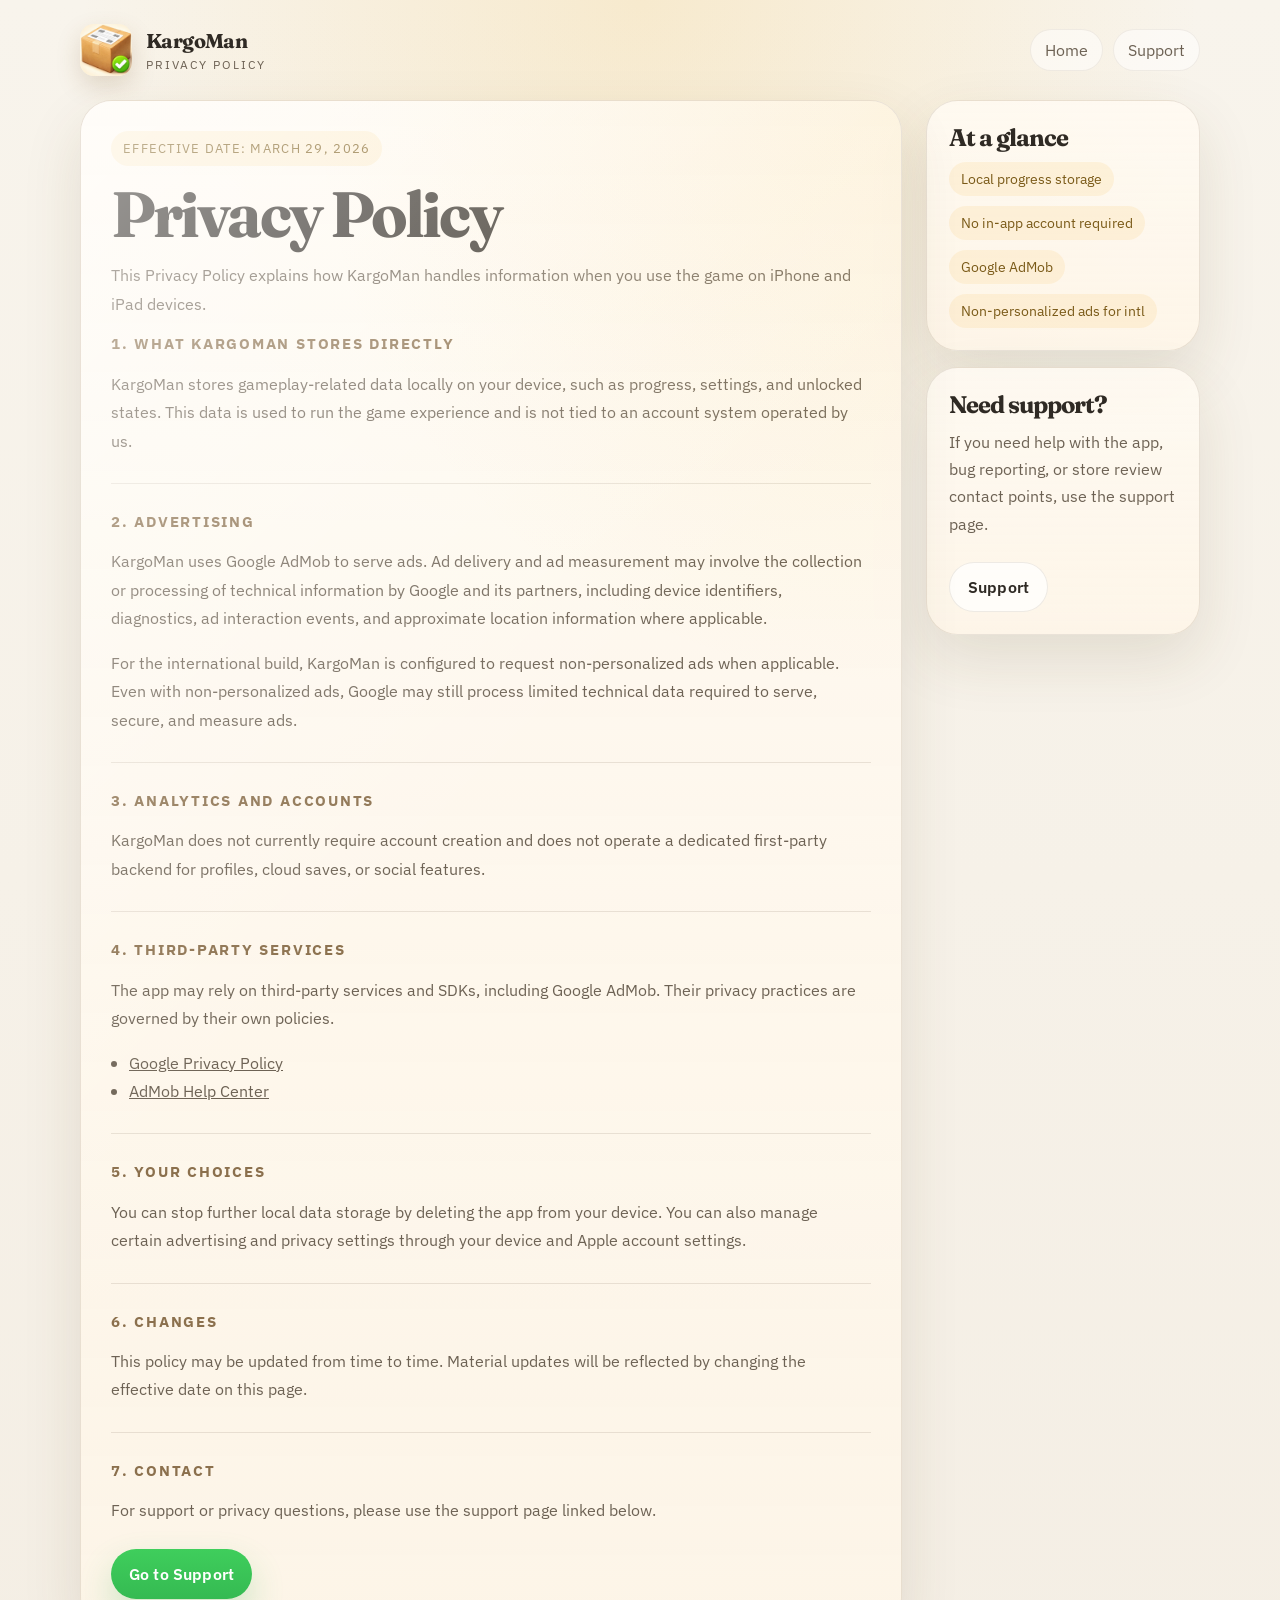
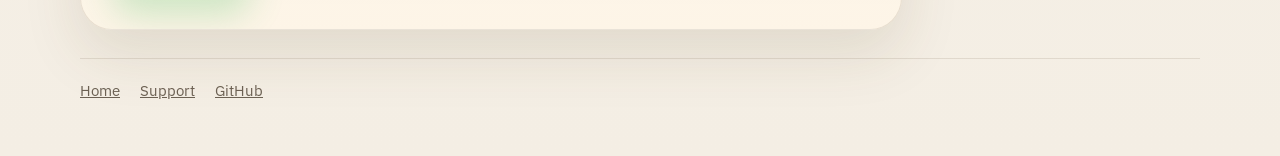
==== privacy.html @ 6bdc88fa "Publish KargoMan site" ====
<!DOCTYPE html>
<html lang="en">
  <head>
    <meta charset="utf-8" />
    <meta name="viewport" content="width=device-width, initial-scale=1" />
    <title>KargoMan Privacy Policy</title>
    <meta name="description" content="Privacy policy for KargoMan." />
    <link rel="icon" href="./assets/kargoman-icon.png" />
    <link rel="preconnect" href="https://fonts.googleapis.com" />
    <link rel="preconnect" href="https://fonts.gstatic.com" crossorigin />
    <link
      href="https://fonts.googleapis.com/css2?family=Fraunces:opsz,wght@9..144,600;9..144,700&family=IBM+Plex+Sans:wght@400;500;600&display=swap"
      rel="stylesheet"
    />
    <link rel="stylesheet" href="./styles.css" />
  </head>
  <body>
    <main class="page">
      <header class="topbar">
        <a class="brand" href="./index.html">
          <img src="./assets/kargoman-icon.png" alt="KargoMan icon" />
          <span class="brand-copy">
            <span class="brand-title">KargoMan</span>
            <span class="brand-subtitle">Privacy Policy</span>
          </span>
        </a>
        <nav class="nav" aria-label="Main navigation">
          <a href="./index.html">Home</a>
          <a href="./support.html">Support</a>
        </nav>
      </header>

      <div class="content-wrap">
        <article class="hero-card content">
          <div class="eyebrow">Effective date: March 29, 2026</div>
          <h1>Privacy Policy</h1>
          <p>
            This Privacy Policy explains how KargoMan handles information when you use the game on iPhone and iPad devices.
          </p>

          <section>
            <h3>1. What KargoMan stores directly</h3>
            <p>
              KargoMan stores gameplay-related data locally on your device, such as progress, settings, and unlocked
              states. This data is used to run the game experience and is not tied to an account system operated by us.
            </p>
          </section>

          <section>
            <h3>2. Advertising</h3>
            <p>
              KargoMan uses Google AdMob to serve ads. Ad delivery and ad measurement may involve the collection or
              processing of technical information by Google and its partners, including device identifiers, diagnostics,
              ad interaction events, and approximate location information where applicable.
            </p>
            <p>
              For the international build, KargoMan is configured to request non-personalized ads when applicable. Even
              with non-personalized ads, Google may still process limited technical data required to serve, secure, and
              measure ads.
            </p>
          </section>

          <section>
            <h3>3. Analytics and accounts</h3>
            <p>
              KargoMan does not currently require account creation and does not operate a dedicated first-party backend
              for profiles, cloud saves, or social features.
            </p>
          </section>

          <section>
            <h3>4. Third-party services</h3>
            <p>The app may rely on third-party services and SDKs, including Google AdMob. Their privacy practices are governed by their own policies.</p>
            <ul>
              <li><a href="https://policies.google.com/privacy">Google Privacy Policy</a></li>
              <li><a href="https://support.google.com/admob/answer/6128543">AdMob Help Center</a></li>
            </ul>
          </section>

          <section>
            <h3>5. Your choices</h3>
            <p>
              You can stop further local data storage by deleting the app from your device. You can also manage certain
              advertising and privacy settings through your device and Apple account settings.
            </p>
          </section>

          <section>
            <h3>6. Changes</h3>
            <p>
              This policy may be updated from time to time. Material updates will be reflected by changing the effective
              date on this page.
            </p>
          </section>

          <section>
            <h3>7. Contact</h3>
            <p>
              For support or privacy questions, please use the support page linked below.
            </p>
            <div class="cta-row">
              <a class="button button-primary" href="./support.html">Go to Support</a>
            </div>
          </section>
        </article>

        <aside class="sidebar">
          <section class="panel">
            <h2>At a glance</h2>
            <div class="pill-list">
              <span class="pill">Local progress storage</span>
              <span class="pill">No in-app account required</span>
              <span class="pill">Google AdMob</span>
              <span class="pill">Non-personalized ads for intl</span>
            </div>
          </section>
          <section class="panel">
            <h2>Need support?</h2>
            <p>If you need help with the app, bug reporting, or store review contact points, use the support page.</p>
            <div class="cta-row">
              <a class="button button-secondary" href="./support.html">Support</a>
            </div>
          </section>
        </aside>
      </div>

      <footer class="footer">
        <span><a href="./index.html">Home</a></span>
        <span><a href="./support.html">Support</a></span>
        <span><a href="https://github.com/kartulopardemfa/kargoman">GitHub</a></span>
      </footer>
    </main>
  </body>
  </html>
---- styles.css ----
:root {
  --bg: #f4eee4;
  --bg-strong: #efe4d4;
  --panel: rgba(255, 251, 244, 0.8);
  --panel-strong: #fffaf1;
  --ink: #2f2a24;
  --muted: #6d6254;
  --line: rgba(80, 61, 39, 0.12);
  --kraft: #c99250;
  --kraft-dark: #9f6e34;
  --amber: #f3bc44;
  --green: #35ba52;
  --shadow: 0 24px 60px rgba(86, 62, 28, 0.12);
  --radius-xl: 32px;
  --radius-lg: 22px;
  --radius-md: 16px;
}

* {
  box-sizing: border-box;
}

html {
  scroll-behavior: smooth;
}

body {
  margin: 0;
  min-width: 320px;
  font-family: "IBM Plex Sans", "Segoe UI", sans-serif;
  color: var(--ink);
  background:
    radial-gradient(circle at top, rgba(243, 188, 68, 0.18), transparent 30%),
    linear-gradient(180deg, #f8f4ec 0%, var(--bg) 100%);
}

a {
  color: inherit;
}

.page {
  width: min(1120px, calc(100% - 32px));
  margin: 0 auto;
  padding: 24px 0 56px;
}

.topbar {
  display: flex;
  align-items: center;
  justify-content: space-between;
  gap: 16px;
  margin-bottom: 24px;
}

.brand {
  display: inline-flex;
  align-items: center;
  gap: 14px;
  text-decoration: none;
}

.brand img {
  width: 52px;
  height: 52px;
  border-radius: 14px;
  box-shadow: 0 10px 24px rgba(120, 84, 34, 0.18);
}

.brand-copy {
  display: flex;
  flex-direction: column;
  gap: 3px;
}

.brand-title {
  font-family: "Fraunces", Georgia, serif;
  font-size: 1.25rem;
  font-weight: 700;
  letter-spacing: -0.03em;
}

.brand-subtitle {
  font-size: 0.78rem;
  letter-spacing: 0.16em;
  text-transform: uppercase;
  color: var(--muted);
}

.nav {
  display: inline-flex;
  flex-wrap: wrap;
  gap: 10px;
}

.nav a {
  text-decoration: none;
  color: var(--muted);
  padding: 10px 14px;
  border-radius: 999px;
  background: rgba(255, 255, 255, 0.5);
  border: 1px solid rgba(92, 69, 45, 0.08);
}

.hero {
  display: grid;
  grid-template-columns: minmax(0, 1.15fr) minmax(320px, 0.85fr);
  gap: 28px;
  align-items: stretch;
}

.hero-card,
.panel {
  border-radius: var(--radius-xl);
  background: linear-gradient(180deg, rgba(255, 250, 242, 0.9), rgba(255, 246, 232, 0.78));
  border: 1px solid var(--line);
  box-shadow: var(--shadow);
}

.hero-card {
  padding: 34px 34px 30px;
  position: relative;
  overflow: hidden;
}

.hero-card::before {
  content: "";
  position: absolute;
  inset: 0;
  background:
    linear-gradient(135deg, rgba(255,255,255,0.55), transparent 48%),
    radial-gradient(circle at right top, rgba(243, 188, 68, 0.12), transparent 34%);
  pointer-events: none;
}

.eyebrow {
  display: inline-flex;
  align-items: center;
  gap: 8px;
  padding: 9px 12px;
  border-radius: 999px;
  background: rgba(243, 188, 68, 0.16);
  color: #7a5a18;
  font-size: 0.8rem;
  letter-spacing: 0.1em;
  text-transform: uppercase;
}

.hero h1,
.content h1 {
  margin: 18px 0 14px;
  font-family: "Fraunces", Georgia, serif;
  font-size: clamp(2.2rem, 5vw, 4.2rem);
  line-height: 0.95;
  letter-spacing: -0.045em;
}

.hero p,
.content p,
.content li {
  color: var(--muted);
  font-size: 1.03rem;
  line-height: 1.72;
}

.cta-row {
  display: flex;
  flex-wrap: wrap;
  gap: 12px;
  margin-top: 24px;
}

.button {
  display: inline-flex;
  align-items: center;
  justify-content: center;
  min-height: 50px;
  padding: 0 18px;
  border-radius: 999px;
  text-decoration: none;
  font-weight: 600;
  letter-spacing: 0.01em;
  transition: transform 140ms ease, box-shadow 140ms ease, background 140ms ease;
}

.button:hover {
  transform: translateY(-1px);
}

.button-primary {
  background: linear-gradient(180deg, #3fce5c 0%, var(--green) 100%);
  color: white;
  box-shadow: 0 16px 34px rgba(53, 186, 82, 0.24);
}

.button-secondary {
  background: rgba(255,255,255,0.72);
  color: var(--ink);
  border: 1px solid rgba(92, 69, 45, 0.1);
}

.hero-aside {
  padding: 28px;
  display: flex;
  flex-direction: column;
  justify-content: space-between;
  gap: 18px;
}

.badge {
  display: inline-flex;
  align-items: center;
  gap: 8px;
  padding: 10px 12px;
  background: rgba(255,255,255,0.62);
  border-radius: 14px;
  color: var(--muted);
  border: 1px solid rgba(92, 69, 45, 0.08);
}

.hero-icon {
  width: min(100%, 360px);
  align-self: center;
  border-radius: 26px;
  box-shadow: 0 24px 54px rgba(107, 76, 28, 0.18);
}

.stats {
  display: grid;
  grid-template-columns: repeat(2, minmax(0, 1fr));
  gap: 12px;
}

.stat {
  padding: 16px;
  border-radius: 18px;
  background: rgba(255,255,255,0.64);
  border: 1px solid rgba(92, 69, 45, 0.08);
}

.stat strong {
  display: block;
  font-family: "Fraunces", Georgia, serif;
  font-size: 1.55rem;
  letter-spacing: -0.04em;
}

.section-grid {
  display: grid;
  grid-template-columns: repeat(3, minmax(0, 1fr));
  gap: 18px;
  margin-top: 22px;
}

.panel {
  padding: 24px;
}

.panel h2,
.content h2 {
  margin: 0 0 10px;
  font-family: "Fraunces", Georgia, serif;
  font-size: 1.5rem;
  letter-spacing: -0.04em;
}

.panel p {
  margin: 0;
  color: var(--muted);
  line-height: 1.7;
}

.content-wrap {
  display: grid;
  grid-template-columns: minmax(0, 0.75fr) minmax(260px, 0.25fr);
  gap: 24px;
  margin-top: 24px;
}

.content {
  padding: 30px;
}

.content section + section {
  margin-top: 28px;
  padding-top: 28px;
  border-top: 1px solid var(--line);
}

.content h3 {
  margin: 0 0 10px;
  font-size: 0.92rem;
  letter-spacing: 0.12em;
  text-transform: uppercase;
  color: #8b704d;
}

.content ul {
  padding-left: 18px;
  margin: 10px 0 0;
}

.sidebar {
  display: flex;
  flex-direction: column;
  gap: 16px;
}

.sidebar .panel {
  padding: 22px;
}

.sidebar p,
.sidebar li {
  color: var(--muted);
  line-height: 1.7;
}

.footer {
  margin-top: 28px;
  padding-top: 22px;
  border-top: 1px solid var(--line);
  display: flex;
  flex-wrap: wrap;
  gap: 12px 20px;
  color: var(--muted);
  font-size: 0.92rem;
}

.pill-list {
  display: flex;
  flex-wrap: wrap;
  gap: 10px;
}

.pill {
  padding: 8px 12px;
  border-radius: 999px;
  background: rgba(243, 188, 68, 0.13);
  color: #7a5a18;
  font-size: 0.88rem;
}

@media (max-width: 960px) {
  .hero,
  .content-wrap,
  .section-grid {
    grid-template-columns: 1fr;
  }

  .hero-aside {
    padding-top: 12px;
  }
}

@media (max-width: 640px) {
  .page {
    width: min(100% - 20px, 100%);
    padding-top: 14px;
  }

  .topbar {
    align-items: flex-start;
    flex-direction: column;
  }

  .hero-card,
  .content,
  .panel {
    padding: 22px;
    border-radius: 24px;
  }

  .hero h1,
  .content h1 {
    font-size: 2.3rem;
  }

  .stats {
    grid-template-columns: 1fr;
  }
}
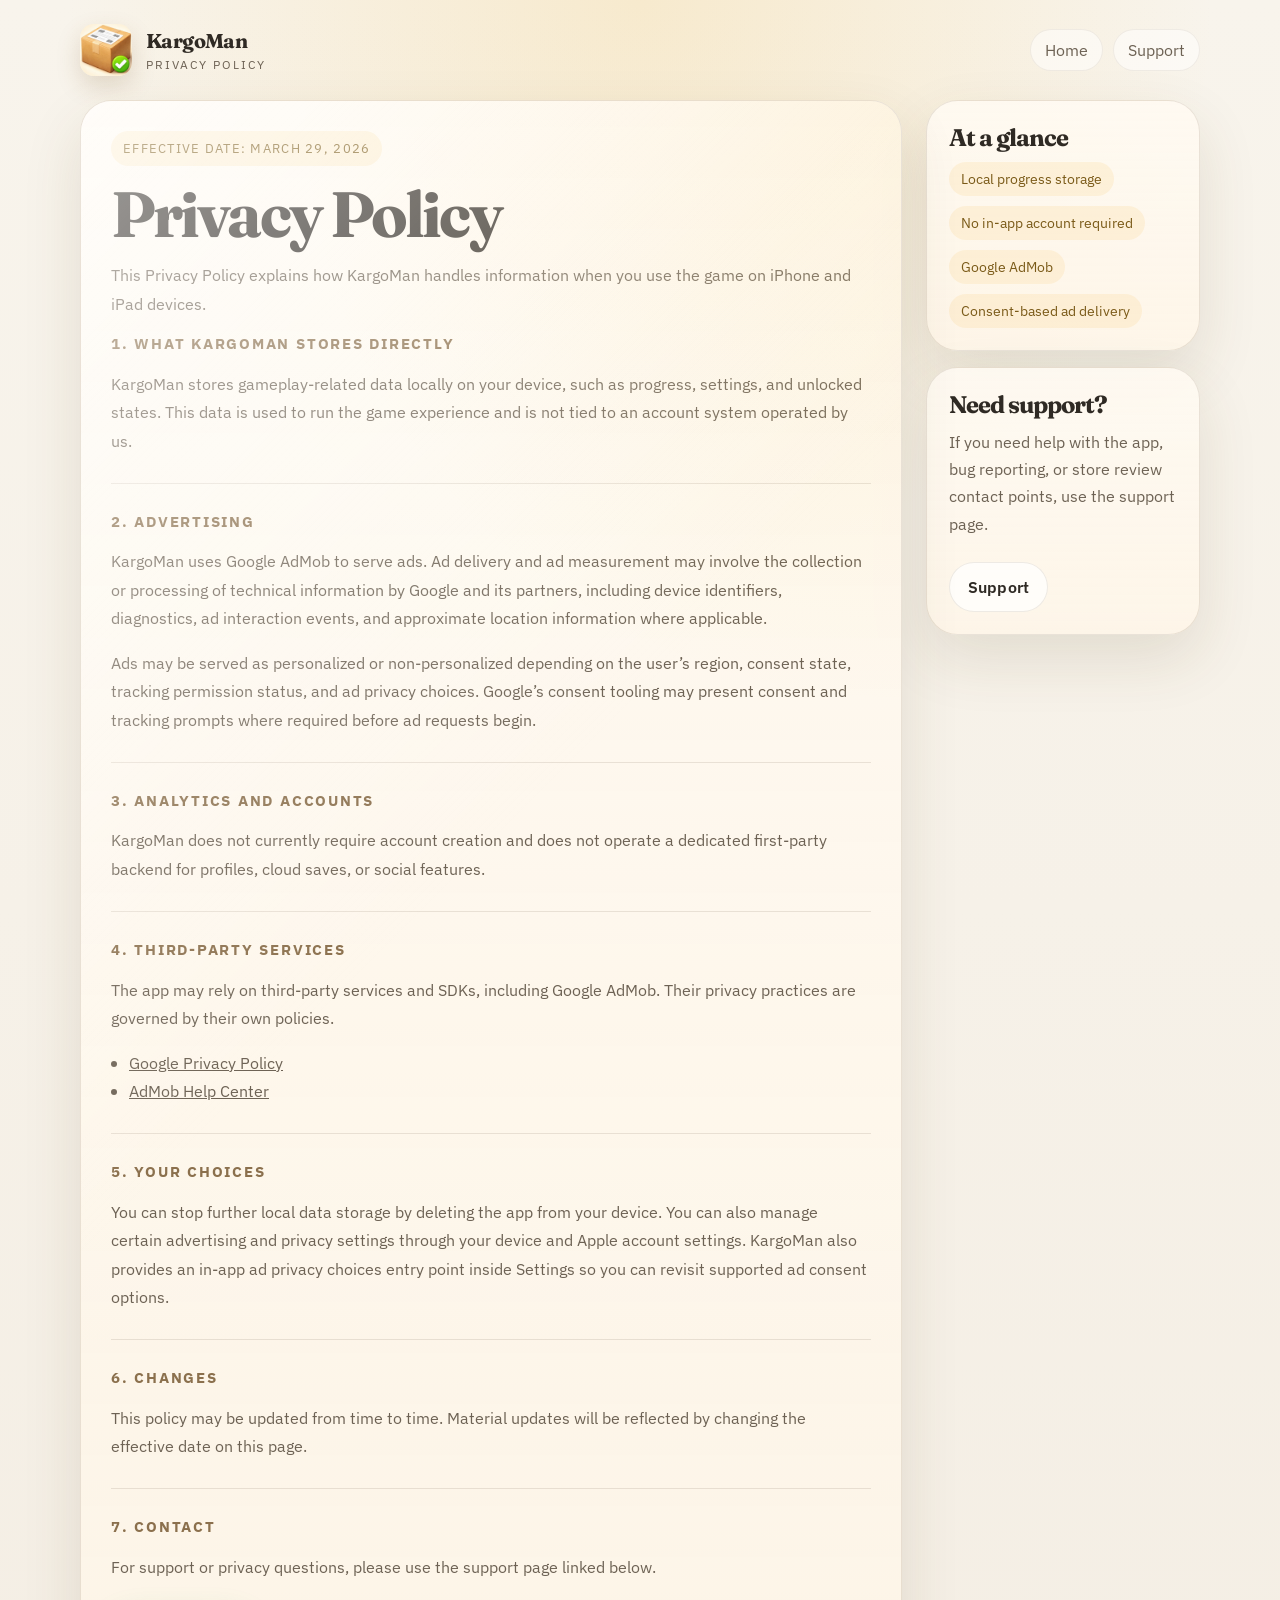
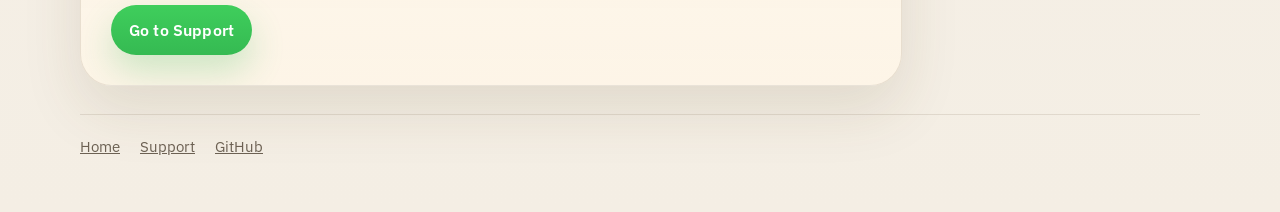
==== commit 1f0b6ee8: "Update privacy policy for consent-based ads" ====
--- a/privacy.html
+++ b/privacy.html
@@ -54,9 +54,9 @@
               ad interaction events, and approximate location information where applicable.
             </p>
             <p>
-              For the international build, KargoMan is configured to request non-personalized ads when applicable. Even
-              with non-personalized ads, Google may still process limited technical data required to serve, secure, and
-              measure ads.
+              Ads may be served as personalized or non-personalized depending on the user’s region, consent state,
+              tracking permission status, and ad privacy choices. Google’s consent tooling may present consent and
+              tracking prompts where required before ad requests begin.
             </p>
           </section>
 
@@ -81,7 +81,8 @@
             <h3>5. Your choices</h3>
             <p>
               You can stop further local data storage by deleting the app from your device. You can also manage certain
-              advertising and privacy settings through your device and Apple account settings.
+              advertising and privacy settings through your device and Apple account settings. KargoMan also provides
+              an in-app ad privacy choices entry point inside Settings so you can revisit supported ad consent options.
             </p>
           </section>
 
@@ -111,7 +112,7 @@
               <span class="pill">Local progress storage</span>
               <span class="pill">No in-app account required</span>
               <span class="pill">Google AdMob</span>
-              <span class="pill">Non-personalized ads for intl</span>
+              <span class="pill">Consent-based ad delivery</span>
             </div>
           </section>
           <section class="panel">
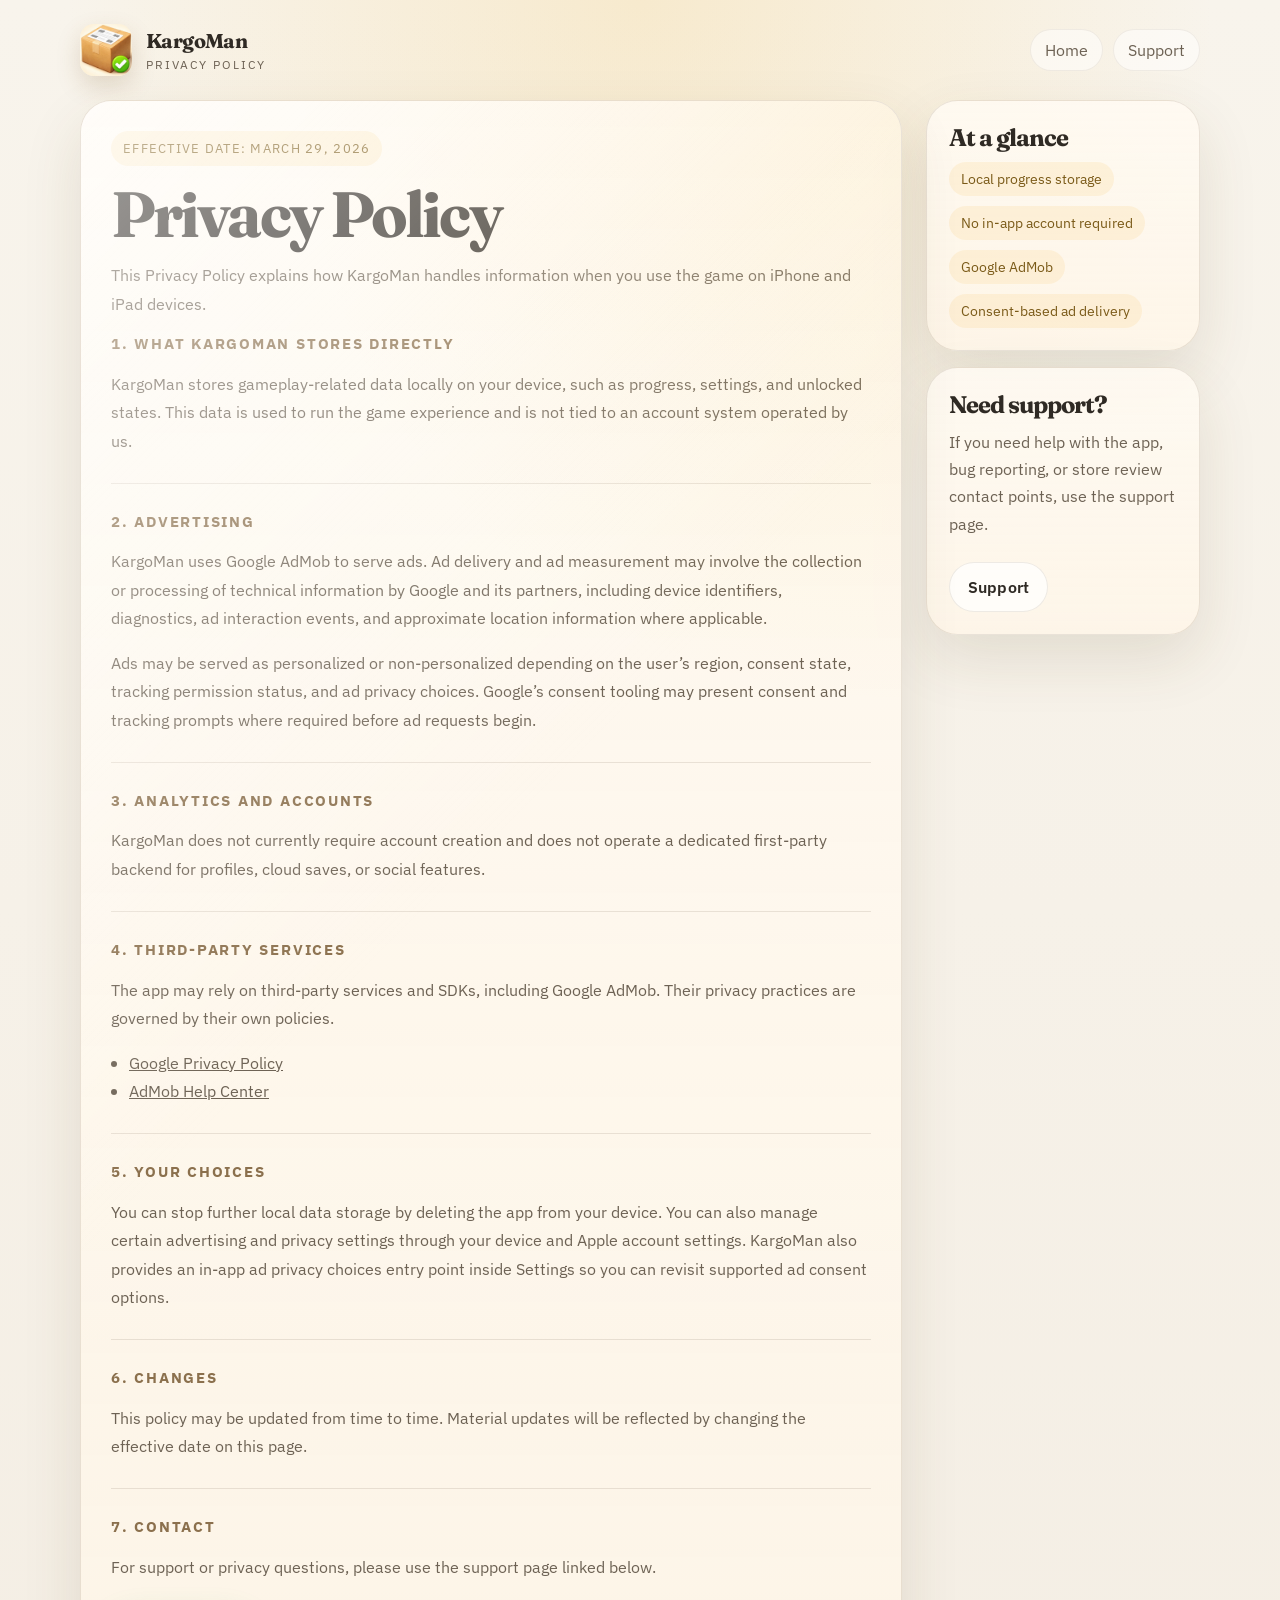
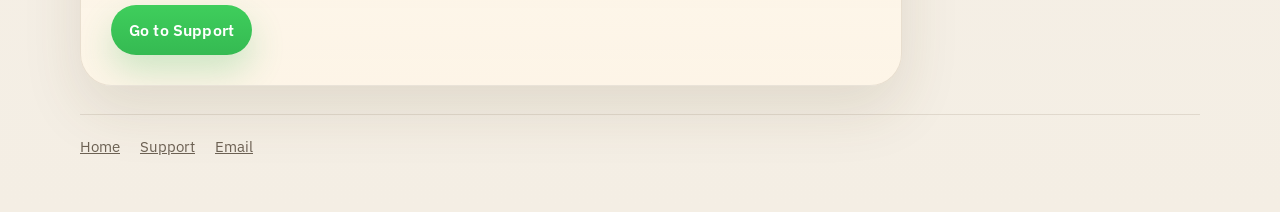
==== commit 88f965b5: "Remove private repo links from public support site" ====
--- a/privacy.html
+++ b/privacy.html
@@ -128,7 +128,7 @@
       <footer class="footer">
         <span><a href="./index.html">Home</a></span>
         <span><a href="./support.html">Support</a></span>
-        <span><a href="https://github.com/kartulopardemfa/kargoman">GitHub</a></span>
+        <span><a href="mailto:umayedin@icloud.com">Email</a></span>
       </footer>
     </main>
   </body>
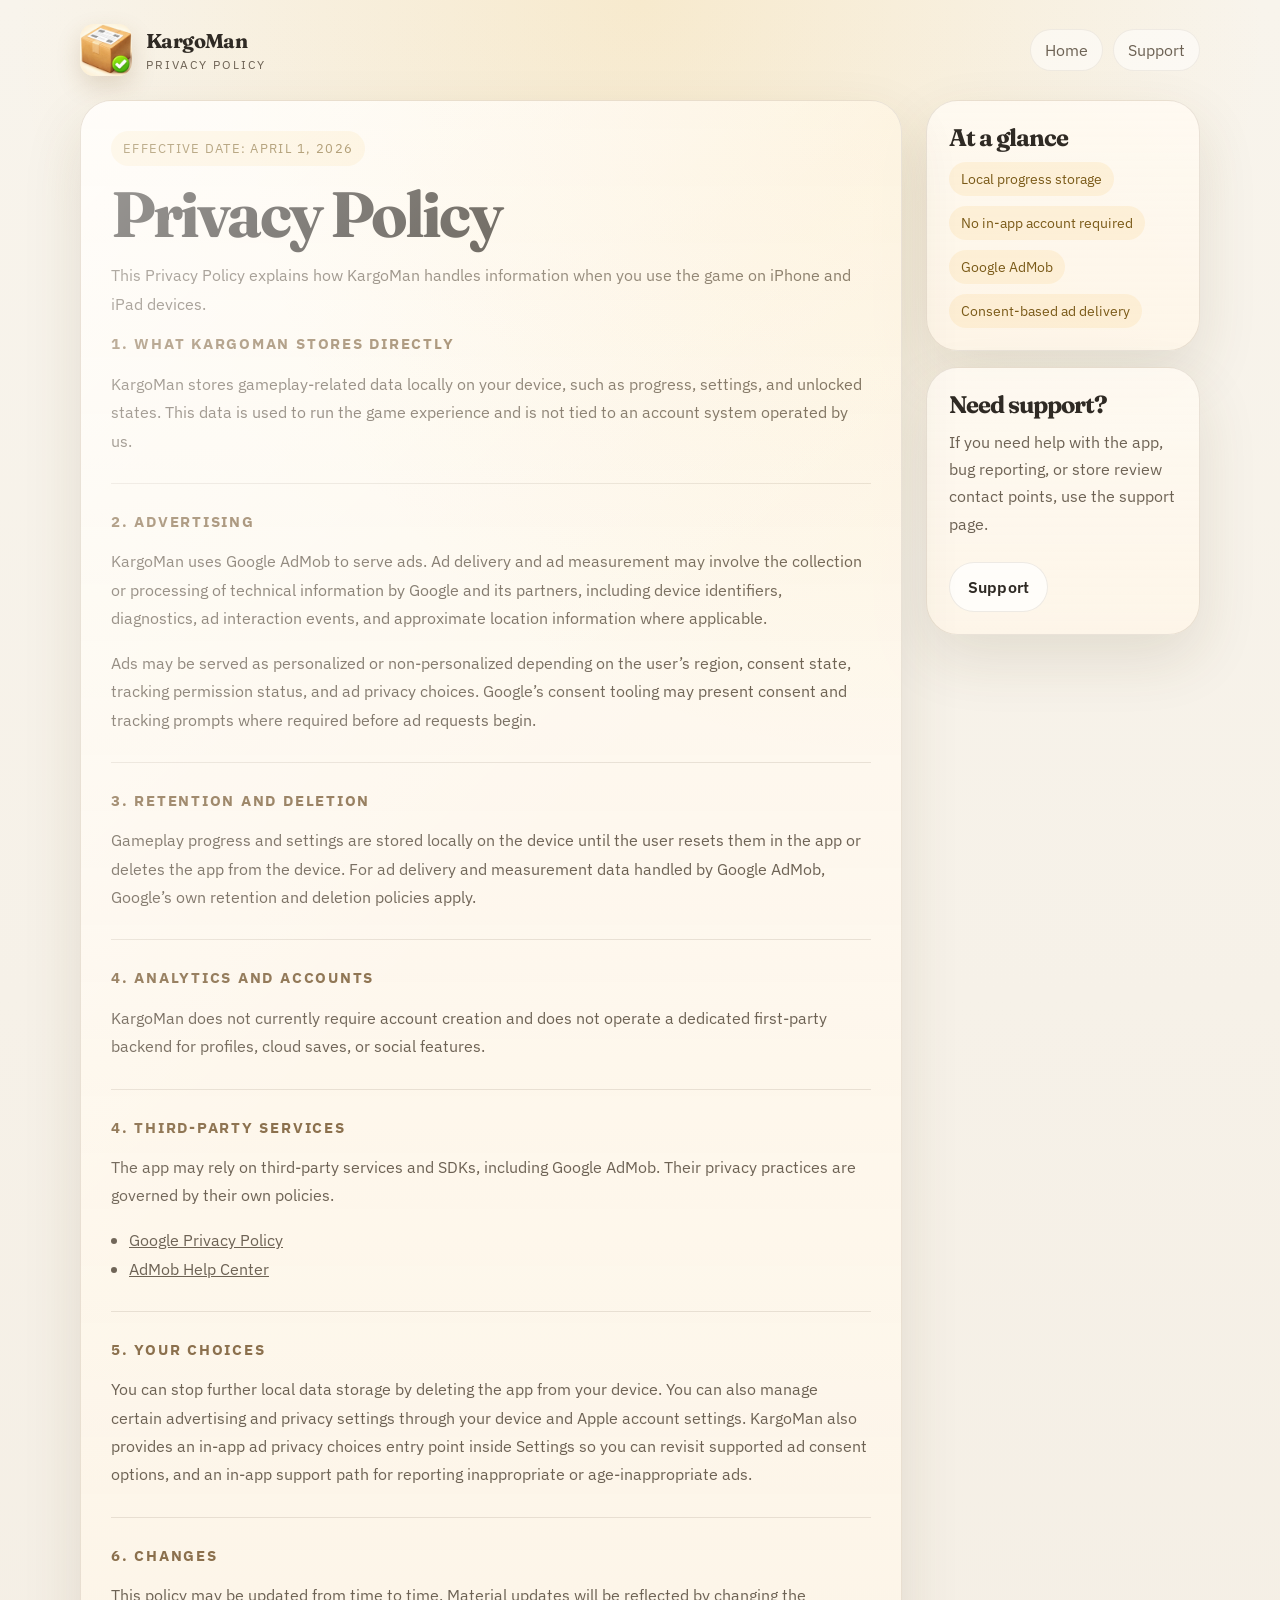
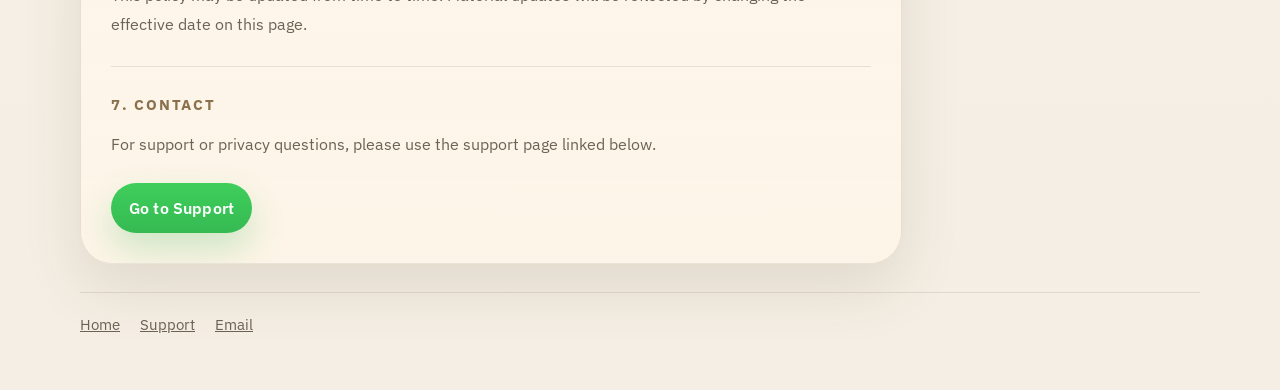
==== commit 33eb1db6: "Update privacy and support disclosures" ====
--- a/privacy.html
+++ b/privacy.html
@@ -32,7 +32,7 @@
 
       <div class="content-wrap">
         <article class="hero-card content">
-          <div class="eyebrow">Effective date: March 29, 2026</div>
+          <div class="eyebrow">Effective date: April 1, 2026</div>
           <h1>Privacy Policy</h1>
           <p>
             This Privacy Policy explains how KargoMan handles information when you use the game on iPhone and iPad devices.
@@ -61,7 +61,16 @@
           </section>
 
           <section>
-            <h3>3. Analytics and accounts</h3>
+            <h3>3. Retention and deletion</h3>
+            <p>
+              Gameplay progress and settings are stored locally on the device until the user resets them in the app or
+              deletes the app from the device. For ad delivery and measurement data handled by Google AdMob, Google’s
+              own retention and deletion policies apply.
+            </p>
+          </section>
+
+          <section>
+            <h3>4. Analytics and accounts</h3>
             <p>
               KargoMan does not currently require account creation and does not operate a dedicated first-party backend
               for profiles, cloud saves, or social features.
@@ -82,7 +91,8 @@
             <p>
               You can stop further local data storage by deleting the app from your device. You can also manage certain
               advertising and privacy settings through your device and Apple account settings. KargoMan also provides
-              an in-app ad privacy choices entry point inside Settings so you can revisit supported ad consent options.
+              an in-app ad privacy choices entry point inside Settings so you can revisit supported ad consent options,
+              and an in-app support path for reporting inappropriate or age-inappropriate ads.
             </p>
           </section>
 
